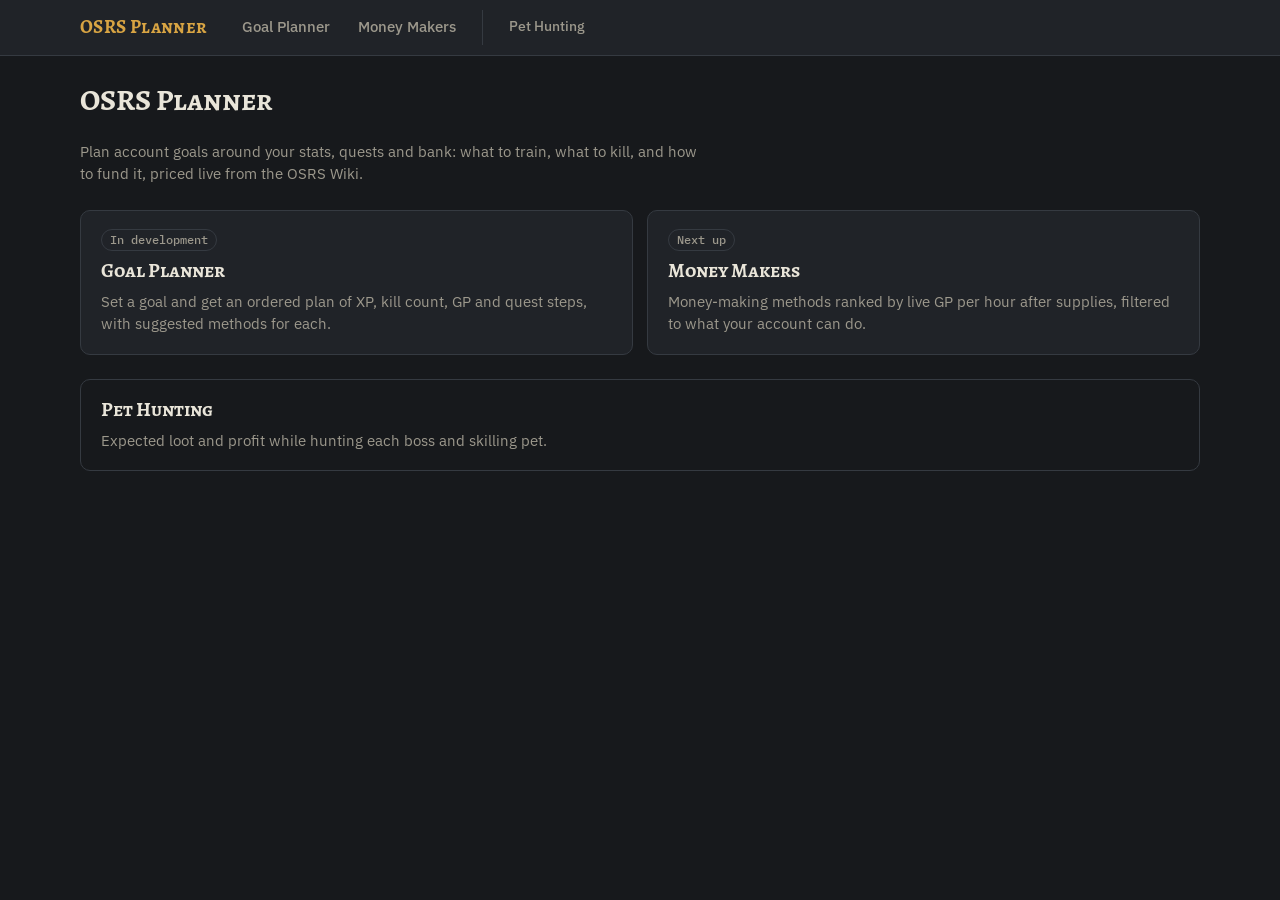
==== index.html @ fed77964 "Scaffold OSRS Planner and port the pet calculator as a side tool - App shell: home, Goal Planner and" ====
<!DOCTYPE html>
<html lang="en">
<head>
<meta charset="utf-8">
<meta name="viewport" content="width=device-width, initial-scale=1">
<title>OSRS Planner</title>
<link rel="preconnect" href="https://fonts.googleapis.com">
<link rel="preconnect" href="https://fonts.gstatic.com" crossorigin>
<link rel="stylesheet" href="https://fonts.googleapis.com/css2?family=Alegreya+SC:wght@500;700&family=IBM+Plex+Sans:wght@400;500;600&family=IBM+Plex+Mono:wght@400;500&display=swap">
<link rel="stylesheet" href="core/theme.css">
</head>
<body>
<main class="page">
  <h1>OSRS Planner</h1>
  <p>Plan account goals around your stats, quests and bank: what to train, what to kill, and how to fund it, priced live from the OSRS Wiki.</p>
  <div class="cards">
    <a class="card" href="planner/"><span class="badge">In development</span><h2>Goal Planner</h2><p>Set a goal and get an ordered plan of XP, kill count, GP and quest steps, with suggested methods for each.</p></a>
    <a class="card" href="money/"><span class="badge">Next up</span><h2>Money Makers</h2><p>Money-making methods ranked by live GP per hour after supplies, filtered to what your account can do.</p></a>
  </div>
  <a class="card minor" href="pets/"><h2>Pet Hunting</h2><p>Expected loot and profit while hunting each boss and skilling pet.</p></a>
</main>
<script type="module" src="core/nav.js" data-active="home"></script>
</body>
</html>
---- core/theme.css ----
/* Shared look for every page. Colours and fonts carried over from the pet calculator. */
:root {
  color-scheme: dark;
  --bg: #17191c;
  --surface: #202328;
  --surface-2: #272b31;
  --line: #353a41;
  --text: #e9e5d9;
  --muted: #9c988c;
  --faint: #6f6c64;
  --accent: #d8a443;
  --accent-ink: #1b1508;
  --gp-low: #f2e25c;
  --gp-mid: #f4f1ea;
  --gp-high: #4fe08a;
  --cost: #ff6b6b;
  --display: "Alegreya SC", Georgia, serif;
  --sans: "IBM Plex Sans", system-ui, -apple-system, "Segoe UI", sans-serif;
  --mono: "IBM Plex Mono", ui-monospace, "SFMono-Regular", Menlo, monospace;
}
html, body { background: var(--bg); margin: 0; }
body { color: var(--text); font: 15px/1.5 var(--sans); }
[hidden] { display: none !important; }

/* Site-wide navigation bar */
.site-nav { border-bottom: 1px solid var(--line); background: var(--surface); }
.site-nav-inner { max-width: 1120px; margin: 0 auto; padding: 10px 16px; display: flex; align-items: center; gap: 22px; flex-wrap: wrap; }
.site-nav .brand { font: 700 19px/1 var(--display); color: var(--accent); text-decoration: none; letter-spacing: .02em; }
.site-nav ul { list-style: none; margin: 0; padding: 0; display: flex; gap: 4px; flex-wrap: wrap; }
.site-nav a.link { display: block; padding: 6px 12px; border-radius: 6px; color: var(--muted); text-decoration: none; font-weight: 500; }
.site-nav a.link:hover { color: var(--text); background: var(--surface-2); }
.site-nav a.link[aria-current="page"] { color: var(--accent-ink); background: var(--accent); }
.site-nav li.side { margin-left: 10px; padding-left: 14px; border-left: 1px solid var(--line); }
.site-nav li.side a.link { font-size: 13.5px; }

/* Simple page layout for the app's own pages */
.page { max-width: 1120px; margin: 0 auto; padding: 28px 16px 56px; display: grid; gap: 24px; }
.page h1 { font: 700 30px/1.1 var(--display); margin: 0; }
.page h2 { font: 700 20px/1.2 var(--display); margin: 0; }
.page p { margin: 0; color: var(--muted); max-width: 70ch; }
.card { background: var(--surface); border: 1px solid var(--line); border-radius: 10px; padding: 18px 20px; display: grid; gap: 8px; color: inherit; text-decoration: none; }
a.card:hover { border-color: var(--accent); }
.cards { display: grid; gap: 14px; grid-template-columns: repeat(auto-fit, minmax(260px, 1fr)); }
.card.minor { background: transparent; }
.badge { justify-self: start; font: 500 12px/1 var(--mono); padding: 4px 8px; border-radius: 99px; border: 1px solid var(--line); color: var(--muted); }
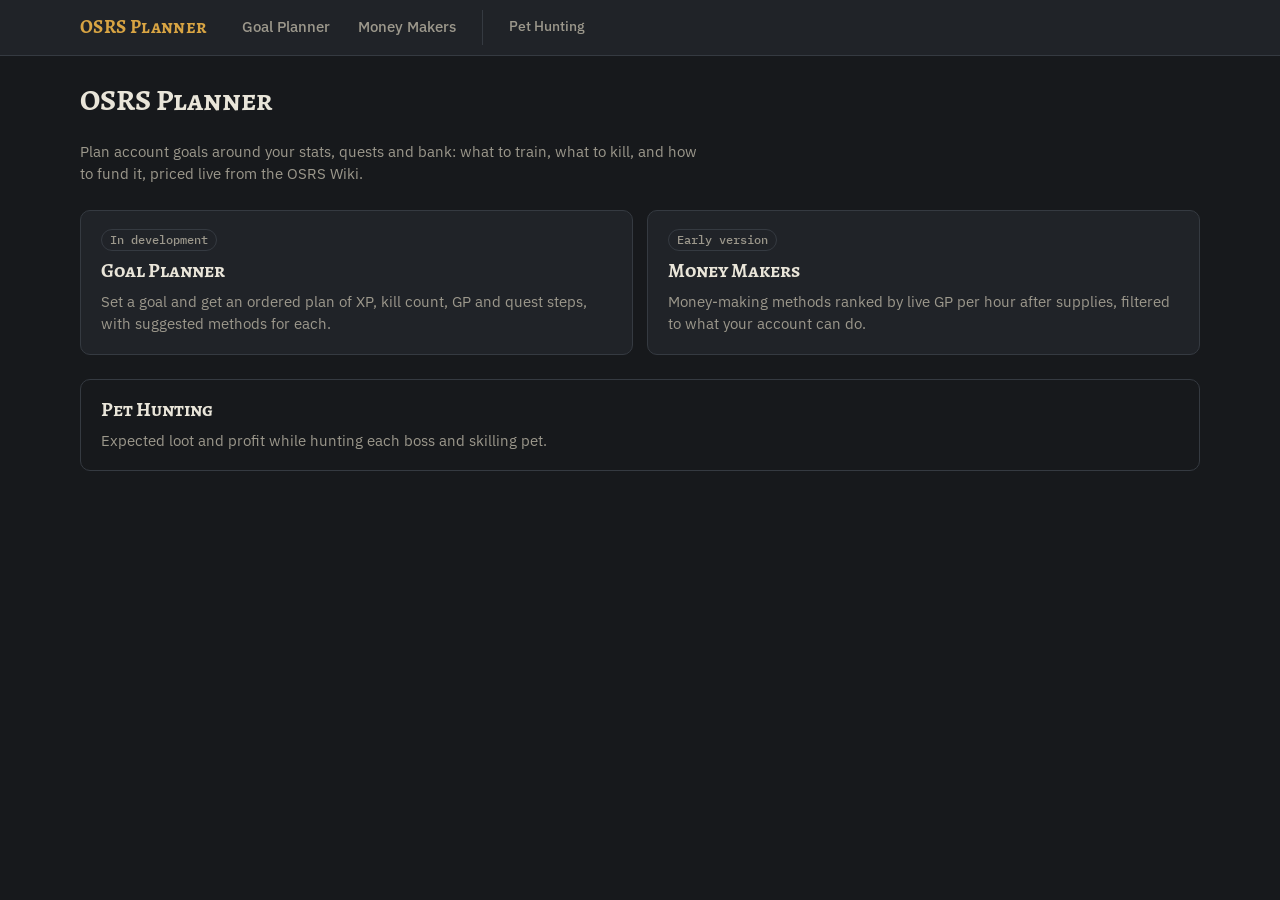
==== commit ae073c94: "Money Makers v0, boss setups, and loot maths moved into core - bosses.json: rates and costs now live" ====
--- a/index.html
+++ b/index.html
@@ -15,7 +15,7 @@
   <p>Plan account goals around your stats, quests and bank: what to train, what to kill, and how to fund it, priced live from the OSRS Wiki.</p>
   <div class="cards">
     <a class="card" href="planner/"><span class="badge">In development</span><h2>Goal Planner</h2><p>Set a goal and get an ordered plan of XP, kill count, GP and quest steps, with suggested methods for each.</p></a>
-    <a class="card" href="money/"><span class="badge">Next up</span><h2>Money Makers</h2><p>Money-making methods ranked by live GP per hour after supplies, filtered to what your account can do.</p></a>
+    <a class="card" href="money/"><span class="badge">Early version</span><h2>Money Makers</h2><p>Money-making methods ranked by live GP per hour after supplies, filtered to what your account can do.</p></a>
   </div>
   <a class="card minor" href="pets/"><h2>Pet Hunting</h2><p>Expected loot and profit while hunting each boss and skilling pet.</p></a>
 </main>
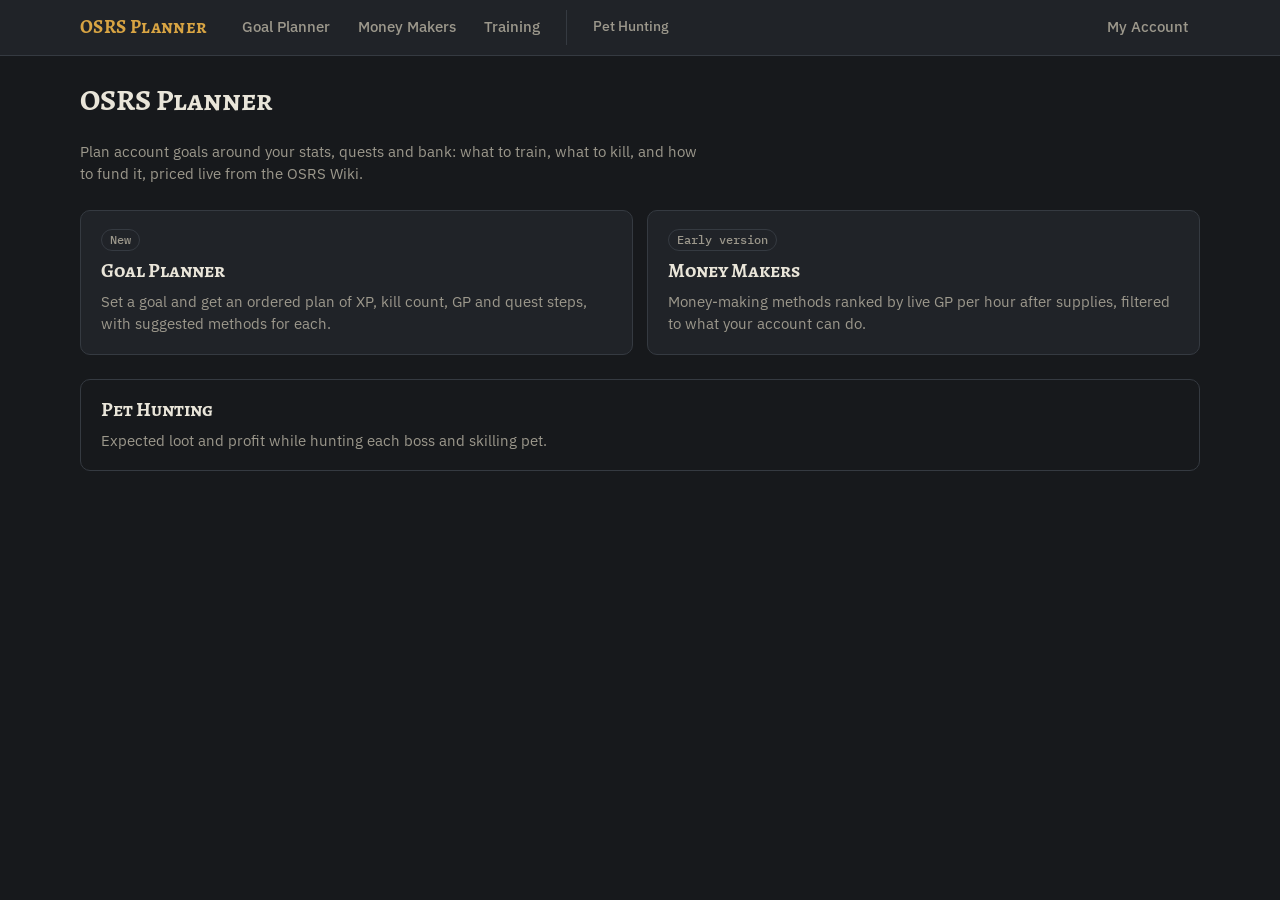
==== commit 2074607d: "Goal Planner v1 - core/planner.js: goals (level, max cape, quest, kill count, milestone, GP) expand " ====
--- a/index.html
+++ b/index.html
@@ -14,7 +14,7 @@
   <h1>OSRS Planner</h1>
   <p>Plan account goals around your stats, quests and bank: what to train, what to kill, and how to fund it, priced live from the OSRS Wiki.</p>
   <div class="cards">
-    <a class="card" href="planner/"><span class="badge">In development</span><h2>Goal Planner</h2><p>Set a goal and get an ordered plan of XP, kill count, GP and quest steps, with suggested methods for each.</p></a>
+    <a class="card" href="planner/"><span class="badge">New</span><h2>Goal Planner</h2><p>Set a goal and get an ordered plan of XP, kill count, GP and quest steps, with suggested methods for each.</p></a>
     <a class="card" href="money/"><span class="badge">Early version</span><h2>Money Makers</h2><p>Money-making methods ranked by live GP per hour after supplies, filtered to what your account can do.</p></a>
   </div>
   <a class="card minor" href="pets/"><h2>Pet Hunting</h2><p>Expected loot and profit while hunting each boss and skilling pet.</p></a>
--- a/core/theme.css
+++ b/core/theme.css
@@ -26,7 +26,8 @@
 .site-nav { border-bottom: 1px solid var(--line); background: var(--surface); }
 .site-nav-inner { max-width: 1120px; margin: 0 auto; padding: 10px 16px; display: flex; align-items: center; gap: 22px; flex-wrap: wrap; }
 .site-nav .brand { font: 700 19px/1 var(--display); color: var(--accent); text-decoration: none; letter-spacing: .02em; }
-.site-nav ul { list-style: none; margin: 0; padding: 0; display: flex; gap: 4px; flex-wrap: wrap; }
+.site-nav ul { list-style: none; margin: 0; padding: 0; display: flex; gap: 4px; flex-wrap: wrap; flex: 1; }
+.site-nav li.right { margin-left: auto; }
 .site-nav a.link { display: block; padding: 6px 12px; border-radius: 6px; color: var(--muted); text-decoration: none; font-weight: 500; }
 .site-nav a.link:hover { color: var(--text); background: var(--surface-2); }
 .site-nav a.link[aria-current="page"] { color: var(--accent-ink); background: var(--accent); }
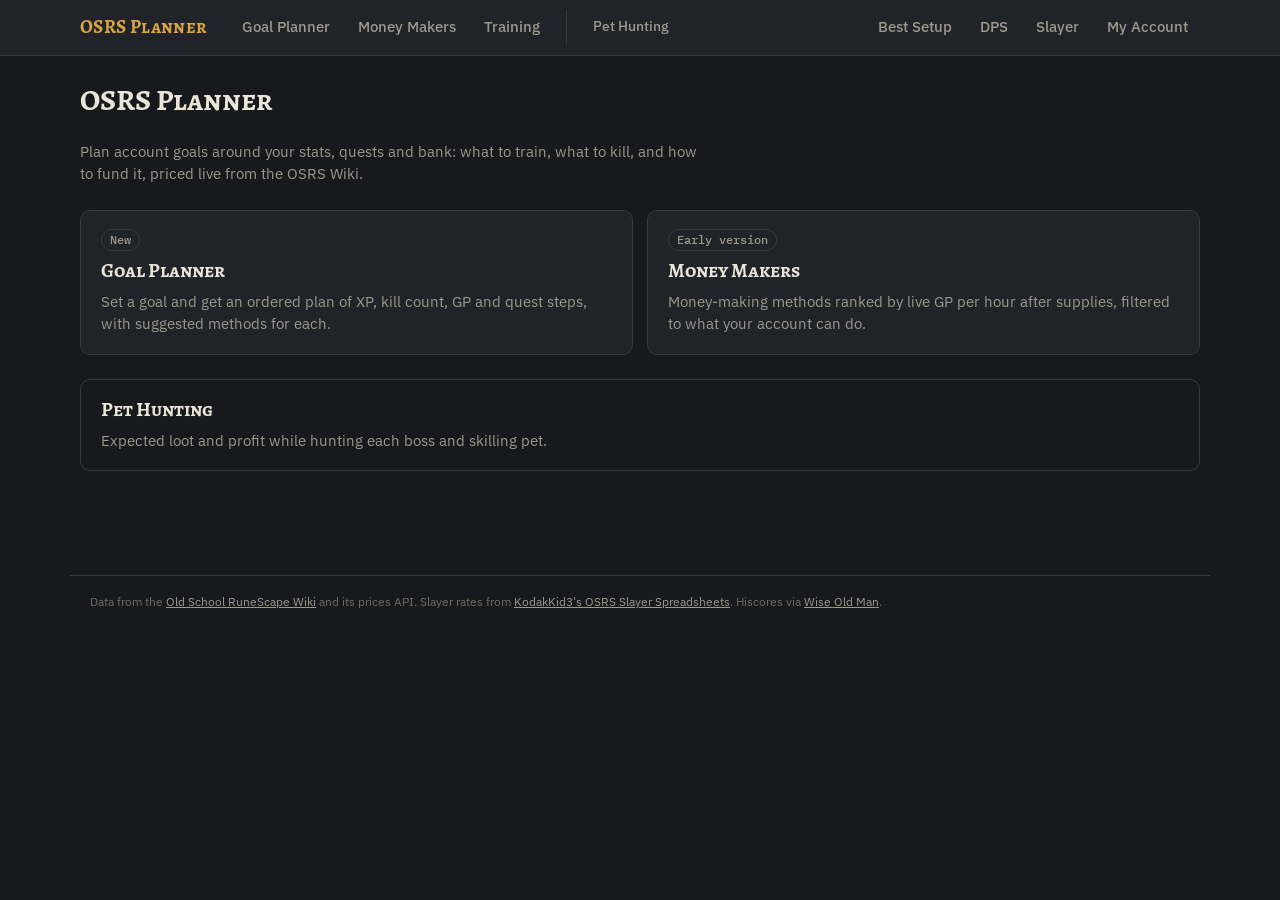
==== commit 942f5a1e: "Round 1 UI fixes: budget parsing/flag, spec totals, salts labels, pickaxe note, DPS page phone width" ====
--- a/index.html
+++ b/index.html
@@ -1,6 +1,7 @@
 <!DOCTYPE html>
 <html lang="en">
 <head>
+<link rel="icon" href="data:image/svg+xml,%3Csvg xmlns=%22http://www.w3.org/2000/svg%22 viewBox=%220 0 16 16%22%3E%3Ctext y=%2214%22 font-size=%2214%22%3E%E2%9A%94%3C/text%3E%3C/svg%3E">
 <meta charset="utf-8">
 <meta name="viewport" content="width=device-width, initial-scale=1">
 <title>OSRS Planner</title>
--- a/core/theme.css
+++ b/core/theme.css
@@ -44,3 +44,8 @@
 .cards { display: grid; gap: 14px; grid-template-columns: repeat(auto-fit, minmax(260px, 1fr)); }
 .card.minor { background: transparent; }
 .badge { justify-self: start; font: 500 12px/1 var(--mono); padding: 4px 8px; border-radius: 99px; border: 1px solid var(--line); color: var(--muted); }
+textarea { width: 100%; max-width: 720px; box-sizing: border-box; font: inherit; font-size: 0.85rem; padding: 0.5rem; border: 1px solid var(--line); border-radius: 6px; background: var(--surface); color: inherit; resize: vertical; }
+
+.site-footer { max-width: 1100px; margin: 48px auto 24px; padding: 16px 20px 0; border-top: 1px solid var(--line); color: var(--faint); font-size: 12px; line-height: 1.6; }
+.site-footer a { color: var(--muted); }
+input.bad { border-color: #e57373 !important; outline: 1px solid #e57373; }
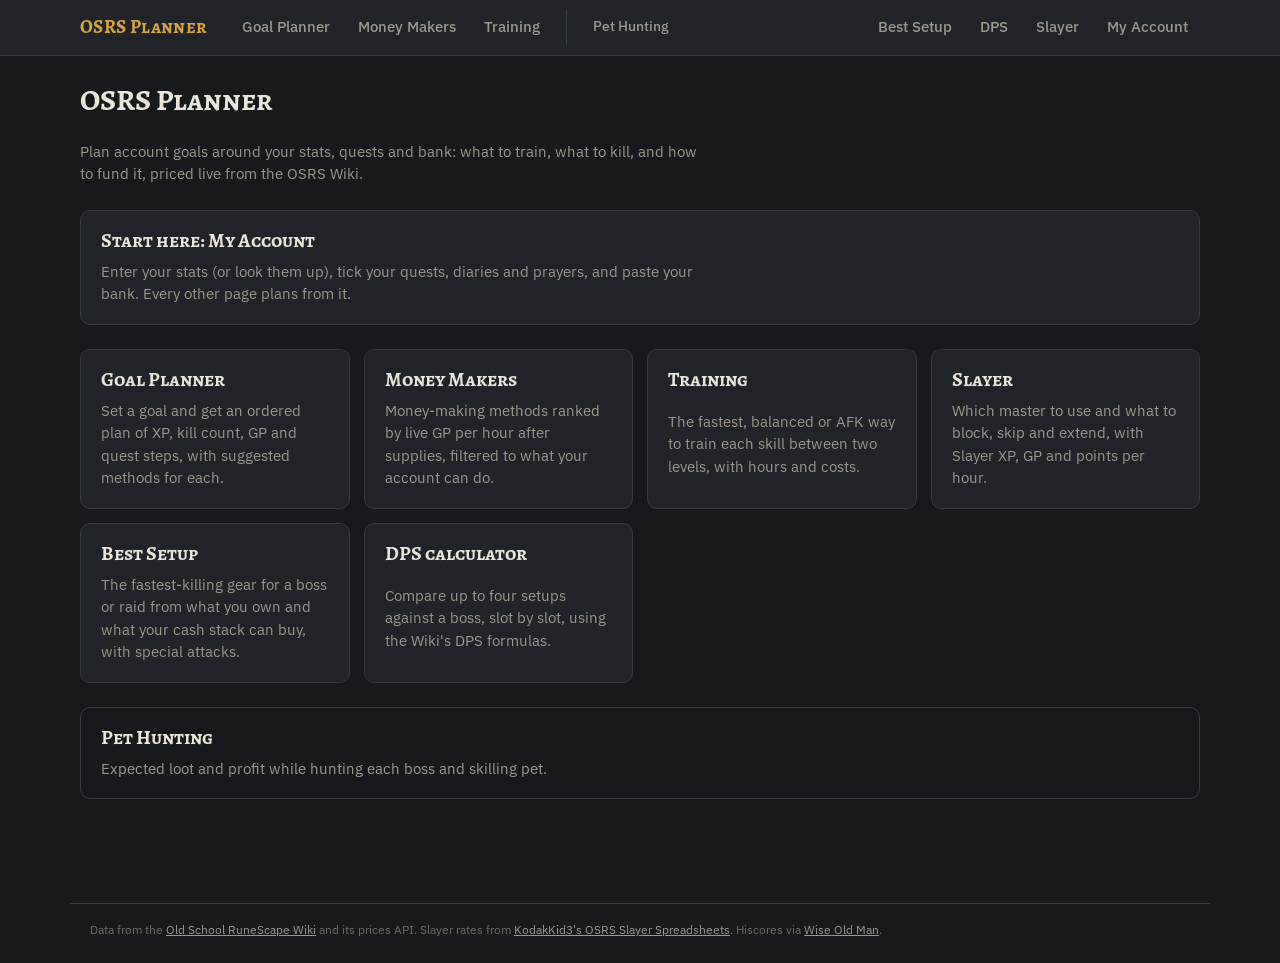
==== commit 1f9dfc70: "Home page: cards for every page, starting with My Account (other pages plan from it); dropped the st" ====
--- a/index.html
+++ b/index.html
@@ -14,9 +14,14 @@
 <main class="page">
   <h1>OSRS Planner</h1>
   <p>Plan account goals around your stats, quests and bank: what to train, what to kill, and how to fund it, priced live from the OSRS Wiki.</p>
+  <a class="card" href="account/"><h2>Start here: My Account</h2><p>Enter your stats (or look them up), tick your quests, diaries and prayers, and paste your bank. Every other page plans from it.</p></a>
   <div class="cards">
-    <a class="card" href="planner/"><span class="badge">New</span><h2>Goal Planner</h2><p>Set a goal and get an ordered plan of XP, kill count, GP and quest steps, with suggested methods for each.</p></a>
-    <a class="card" href="money/"><span class="badge">Early version</span><h2>Money Makers</h2><p>Money-making methods ranked by live GP per hour after supplies, filtered to what your account can do.</p></a>
+    <a class="card" href="planner/"><h2>Goal Planner</h2><p>Set a goal and get an ordered plan of XP, kill count, GP and quest steps, with suggested methods for each.</p></a>
+    <a class="card" href="money/"><h2>Money Makers</h2><p>Money-making methods ranked by live GP per hour after supplies, filtered to what your account can do.</p></a>
+    <a class="card" href="training/"><h2>Training</h2><p>The fastest, balanced or AFK way to train each skill between two levels, with hours and costs.</p></a>
+    <a class="card" href="slayer/"><h2>Slayer</h2><p>Which master to use and what to block, skip and extend, with Slayer XP, GP and points per hour.</p></a>
+    <a class="card" href="gear/"><h2>Best Setup</h2><p>The fastest-killing gear for a boss or raid from what you own and what your cash stack can buy, with special attacks.</p></a>
+    <a class="card" href="dps/"><h2>DPS calculator</h2><p>Compare up to four setups against a boss, slot by slot, using the Wiki's DPS formulas.</p></a>
   </div>
   <a class="card minor" href="pets/"><h2>Pet Hunting</h2><p>Expected loot and profit while hunting each boss and skilling pet.</p></a>
 </main>
--- a/core/theme.css
+++ b/core/theme.css
@@ -33,9 +33,19 @@
 .site-nav a.link[aria-current="page"] { color: var(--accent-ink); background: var(--accent); }
 .site-nav li.side { margin-left: 10px; padding-left: 14px; border-left: 1px solid var(--line); }
 .site-nav li.side a.link { font-size: 13.5px; }
+/* Phones: brand on its own line, the links in one row that scrolls sideways (instead of five wrapped rows) */
+@media (max-width: 640px) {
+  .site-nav-inner { gap: 6px; padding: 8px 12px; }
+  .site-nav ul { flex-wrap: nowrap; overflow-x: auto; flex-basis: 100%; scrollbar-width: none; -webkit-overflow-scrolling: touch; }
+  .site-nav ul::-webkit-scrollbar { display: none; }
+  .site-nav li.right { margin-left: 0; }
+  .site-nav li.side { margin-left: 4px; padding-left: 8px; }
+  .site-nav a.link { white-space: nowrap; padding: 6px 10px; }
+}
 
 /* Simple page layout for the app's own pages */
 .page { max-width: 1120px; margin: 0 auto; padding: 28px 16px 56px; display: grid; gap: 24px; }
+.page > * { min-width: 0; }   /* a wide child scrolls on its own instead of widening the whole page on phones */
 .page h1 { font: 700 30px/1.1 var(--display); margin: 0; }
 .page h2 { font: 700 20px/1.2 var(--display); margin: 0; }
 .page p { margin: 0; color: var(--muted); max-width: 70ch; }
